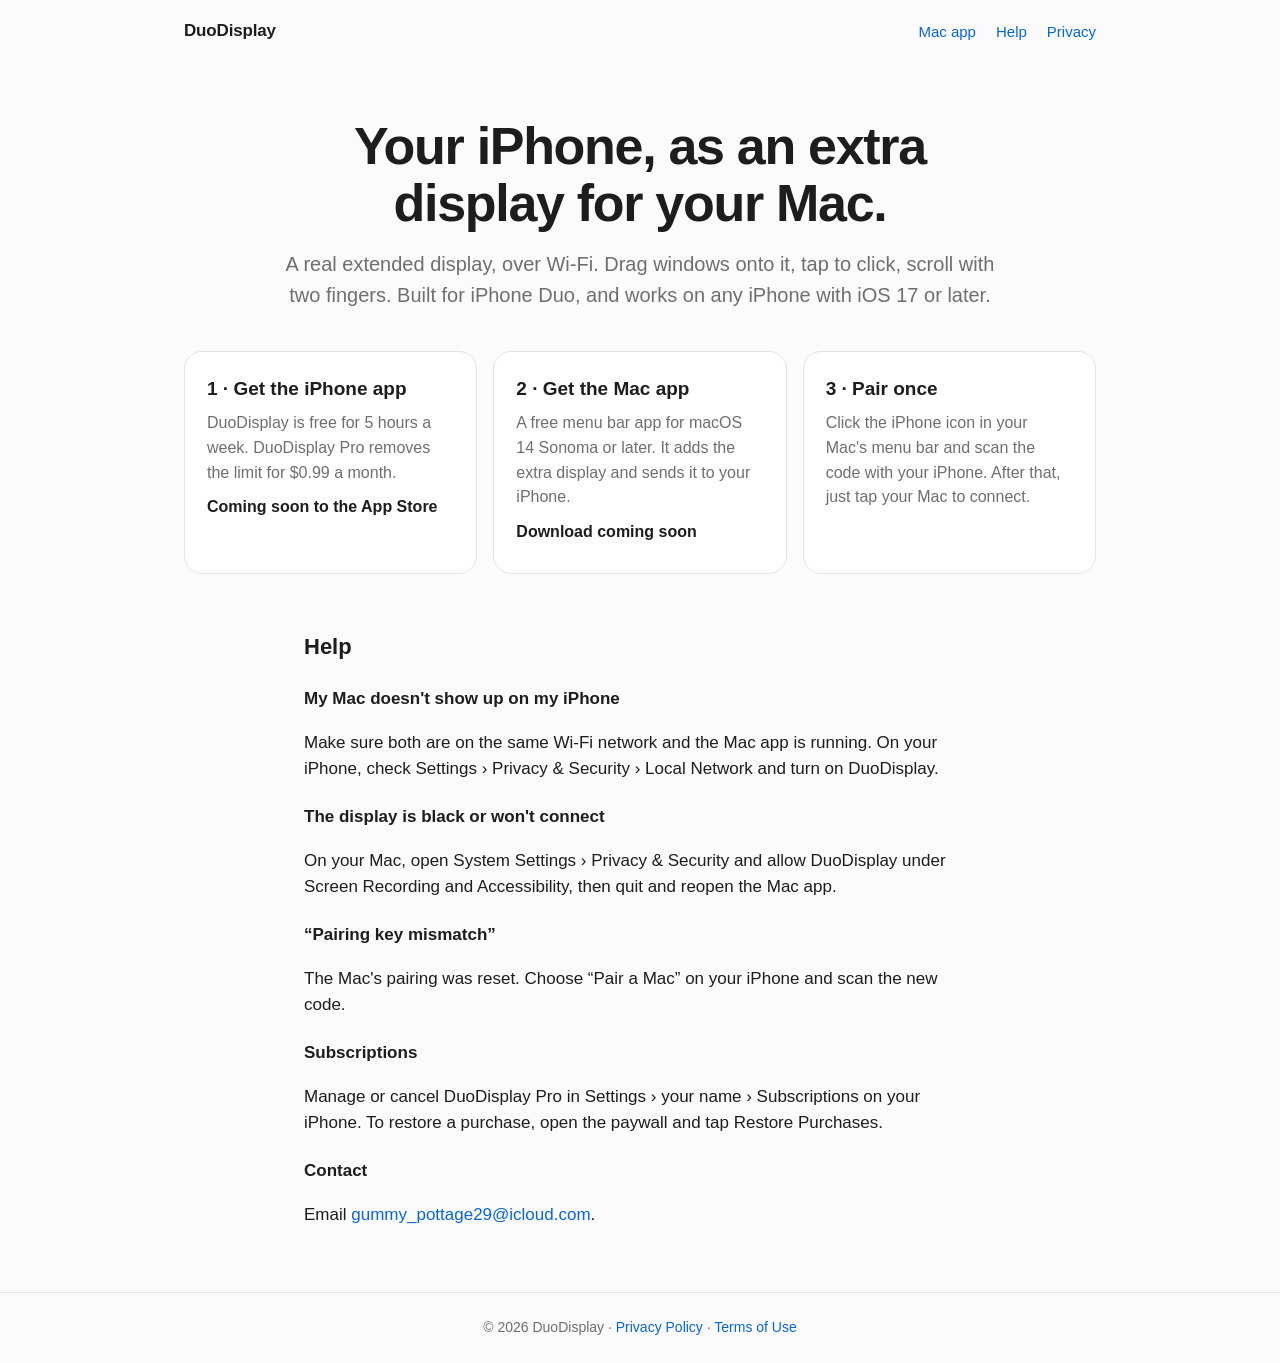
==== duodisplay/index.html @ ffa76799 "Add DuoDisplay website: home, help and privacy policy Co-Authored-By: Claude Opus 5.5 <noreply@anthr" ====
<!DOCTYPE html>
<html lang="en">
<head>
<meta charset="utf-8">
<meta name="viewport" content="width=device-width, initial-scale=1">
<title>DuoDisplay · Your iPhone as an extra Mac display</title>
<meta name="description" content="Use your iPhone as an extra display for your Mac, over Wi‑Fi. Built for iPhone Duo.">
<link rel="stylesheet" href="style.css">
</head>
<body>
<header class="bar"><span class="brand">DuoDisplay</span><nav><a href="#mac">Mac app</a><a href="#help">Help</a><a href="privacy/">Privacy</a></nav></header>
<main>
  <section class="hero">
    <h1>Your iPhone, as an extra display for your Mac.</h1>
    <p>A real extended display, over Wi‑Fi. Drag windows onto it, tap to click, scroll with two fingers. Built for iPhone Duo, and works on any iPhone with iOS 17 or later.</p>
  </section>

  <section class="cards">
    <div class="card">
      <h2>1 · Get the iPhone app</h2>
      <p>DuoDisplay is free for 5 hours a week. DuoDisplay Pro removes the limit for $0.99 a month.</p>
      <p class="soon">Coming soon to the App Store</p>
    </div>
    <div class="card" id="mac">
      <h2>2 · Get the Mac app</h2>
      <p>A free menu bar app for macOS 14 Sonoma or later. It adds the extra display and sends it to your iPhone.</p>
      <p class="soon" id="mac-download">Download coming soon</p>
    </div>
    <div class="card">
      <h2>3 · Pair once</h2>
      <p>Click the iPhone icon in your Mac's menu bar and scan the code with your iPhone. After that, just tap your Mac to connect.</p>
    </div>
  </section>

  <section class="doc" id="help">
    <h2>Help</h2>
    <h3>My Mac doesn't show up on my iPhone</h3>
    <p>Make sure both are on the same Wi‑Fi network and the Mac app is running. On your iPhone, check Settings › Privacy &amp; Security › Local Network and turn on DuoDisplay.</p>
    <h3>The display is black or won't connect</h3>
    <p>On your Mac, open System Settings › Privacy &amp; Security and allow DuoDisplay under Screen Recording and Accessibility, then quit and reopen the Mac app.</p>
    <h3>“Pairing key mismatch”</h3>
    <p>The Mac's pairing was reset. Choose “Pair a Mac” on your iPhone and scan the new code.</p>
    <h3>Subscriptions</h3>
    <p>Manage or cancel DuoDisplay Pro in Settings › your name › Subscriptions on your iPhone. To restore a purchase, open the paywall and tap Restore Purchases.</p>
    <h3>Contact</h3>
    <p>Email <a href="mailto:gummy_pottage29@icloud.com">gummy_pottage29@icloud.com</a>.</p>
  </section>
</main>
<footer class="foot">© 2026 DuoDisplay · <a href="privacy/">Privacy Policy</a> · <a href="https://www.apple.com/legal/internet-services/itunes/dev/stdeula/">Terms of Use</a></footer>
</body>
</html>
---- duodisplay/style.css ----
:root {
  --bg: #fbfbfd; --fg: #1d1d1f; --muted: #6e6e73; --line: #e3e3e8; --card: #fff; --accent: #0a66d8;
  color-scheme: light dark;
}
@media (prefers-color-scheme: dark) {
  :root { --bg: #111113; --fg: #f2f2f4; --muted: #a1a1a6; --line: #2a2a2e; --card: #1b1b1e; --accent: #4c9bff; }
}
* { box-sizing: border-box; }
body { margin: 0; background: var(--bg); color: var(--fg);
  font: 17px/1.55 -apple-system, BlinkMacSystemFont, "SF Pro Text", "Helvetica Neue", Arial, sans-serif; }
a { color: var(--accent); text-decoration: none; }
a:hover { text-decoration: underline; }
.bar { display: flex; align-items: center; justify-content: space-between; gap: 16px;
  max-width: 960px; margin: 0 auto; padding: 18px 24px; }
.brand { font-weight: 700; letter-spacing: -0.01em; color: var(--fg); }
.bar nav { display: flex; gap: 20px; font-size: 15px; }
.hero { max-width: 760px; margin: 56px auto 40px; padding: 0 24px; text-align: center; }
.hero h1 { font-size: clamp(32px, 6vw, 52px); line-height: 1.08; letter-spacing: -0.025em; margin: 0 0 18px; }
.hero p { font-size: 20px; color: var(--muted); margin: 0; }
.cards { display: grid; grid-template-columns: repeat(auto-fit, minmax(240px, 1fr)); gap: 16px;
  max-width: 960px; margin: 0 auto 56px; padding: 0 24px; }
.card { background: var(--card); border: 1px solid var(--line); border-radius: 18px; padding: 22px 22px 18px; }
.card h2 { font-size: 19px; margin: 0 0 8px; }
.card p { margin: 0 0 10px; color: var(--muted); font-size: 16px; }
.soon { font-weight: 600; color: var(--fg) !important; }
.doc { max-width: 720px; margin: 0 auto 64px; padding: 0 24px; }
.doc h1 { font-size: 38px; letter-spacing: -0.02em; margin: 24px 0 4px; }
.doc h2 { font-size: 22px; margin: 36px 0 8px; }
.doc h3 { font-size: 17px; margin: 22px 0 4px; }
.doc p, .doc li { color: var(--fg); }
.doc ul { padding-left: 20px; }
.doc li { margin: 8px 0; }
.meta { color: var(--muted); margin: 0 0 24px; }
.lede { font-size: 19px; }
.foot { border-top: 1px solid var(--line); color: var(--muted); font-size: 14px; text-align: center; padding: 24px; }
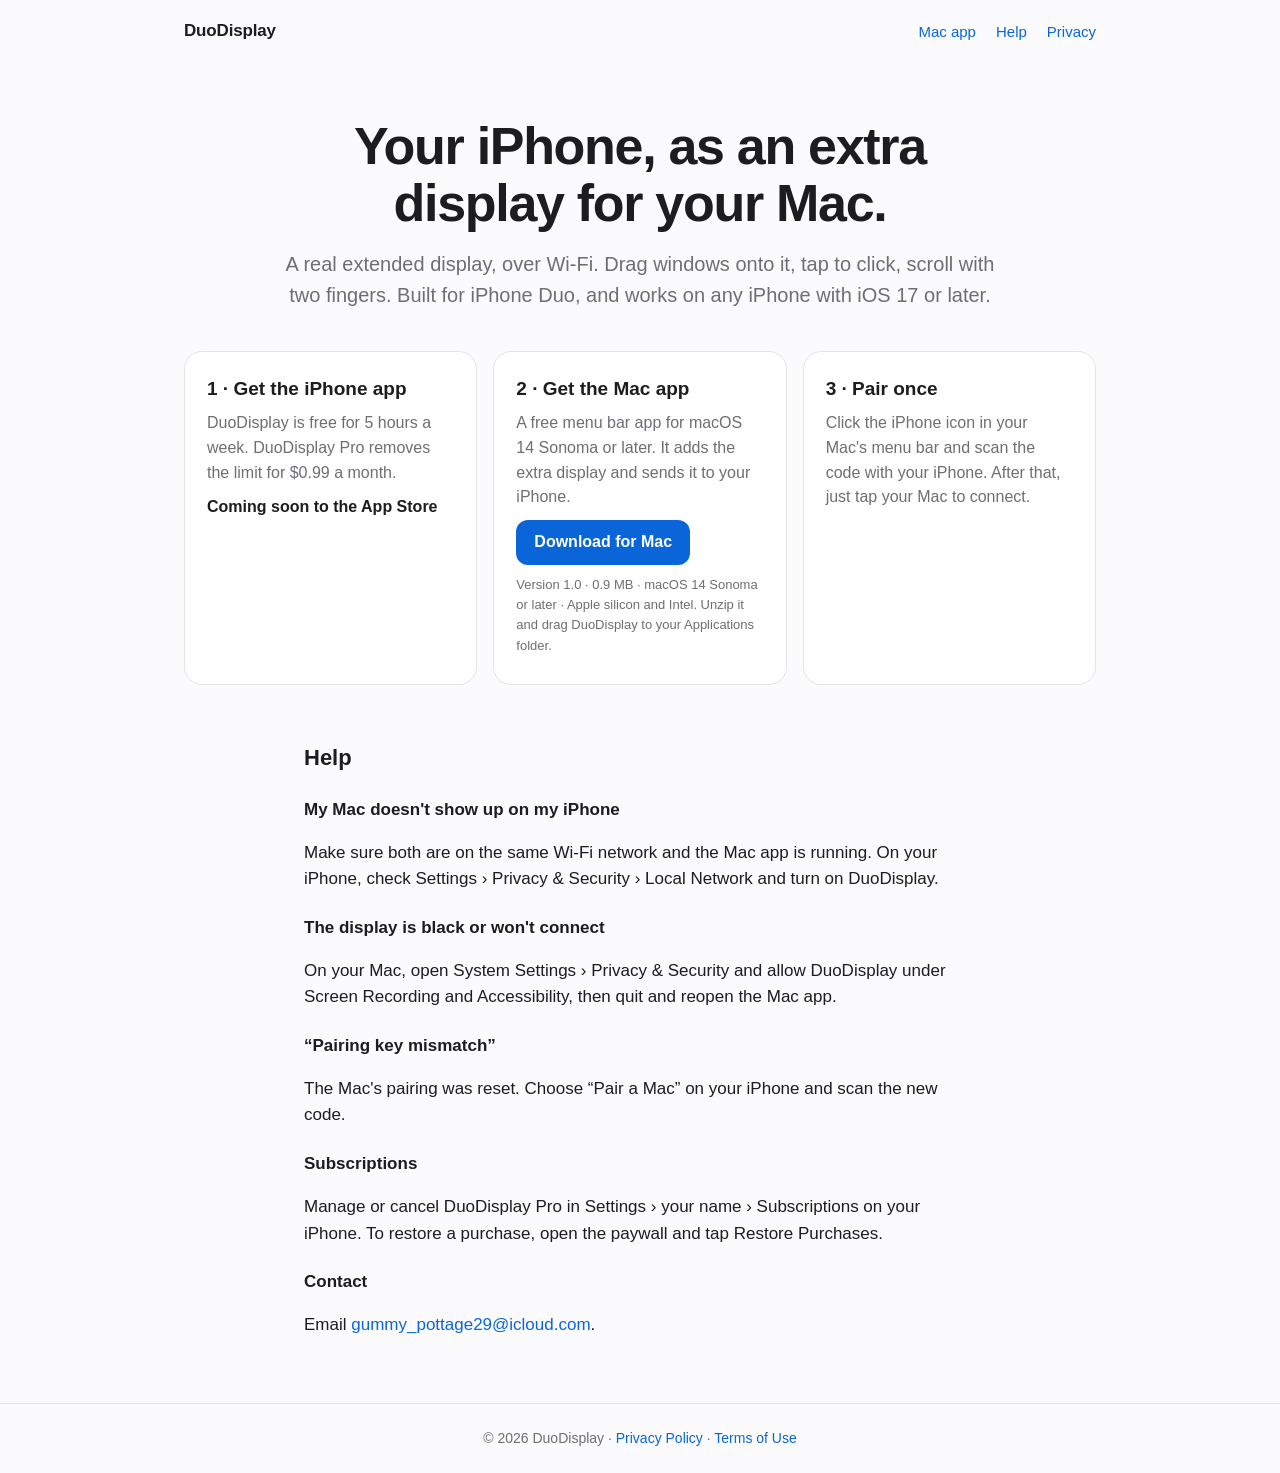
==== commit db6866a6: "Add DuoDisplay for Mac 1.0 download (Developer ID signed, notarized) Co-Authored-By: Claude Opus 5.5" ====
--- a/duodisplay/index.html
+++ b/duodisplay/index.html
@@ -24,7 +24,8 @@
     <div class="card" id="mac">
       <h2>2 · Get the Mac app</h2>
       <p>A free menu bar app for macOS 14 Sonoma or later. It adds the extra display and sends it to your iPhone.</p>
-      <p class="soon" id="mac-download">Download coming soon</p>
+      <p><a class="button" id="mac-download" href="download/DuoDisplay-mac.zip" download>Download for Mac</a></p>
+      <p class="fine">Version 1.0 · 0.9 MB · macOS 14 Sonoma or later · Apple silicon and Intel. Unzip it and drag DuoDisplay to your Applications folder.</p>
     </div>
     <div class="card">
       <h2>3 · Pair once</h2>
--- a/duodisplay/style.css
+++ b/duodisplay/style.css
@@ -33,3 +33,7 @@
 .meta { color: var(--muted); margin: 0 0 24px; }
 .lede { font-size: 19px; }
 .foot { border-top: 1px solid var(--line); color: var(--muted); font-size: 14px; text-align: center; padding: 24px; }
+.button { display: inline-block; background: var(--accent); color: #fff; font-weight: 600; font-size: 16px;
+  padding: 10px 18px; border-radius: 12px; }
+.button:hover { text-decoration: none; opacity: 0.9; }
+.fine { font-size: 13px !important; }
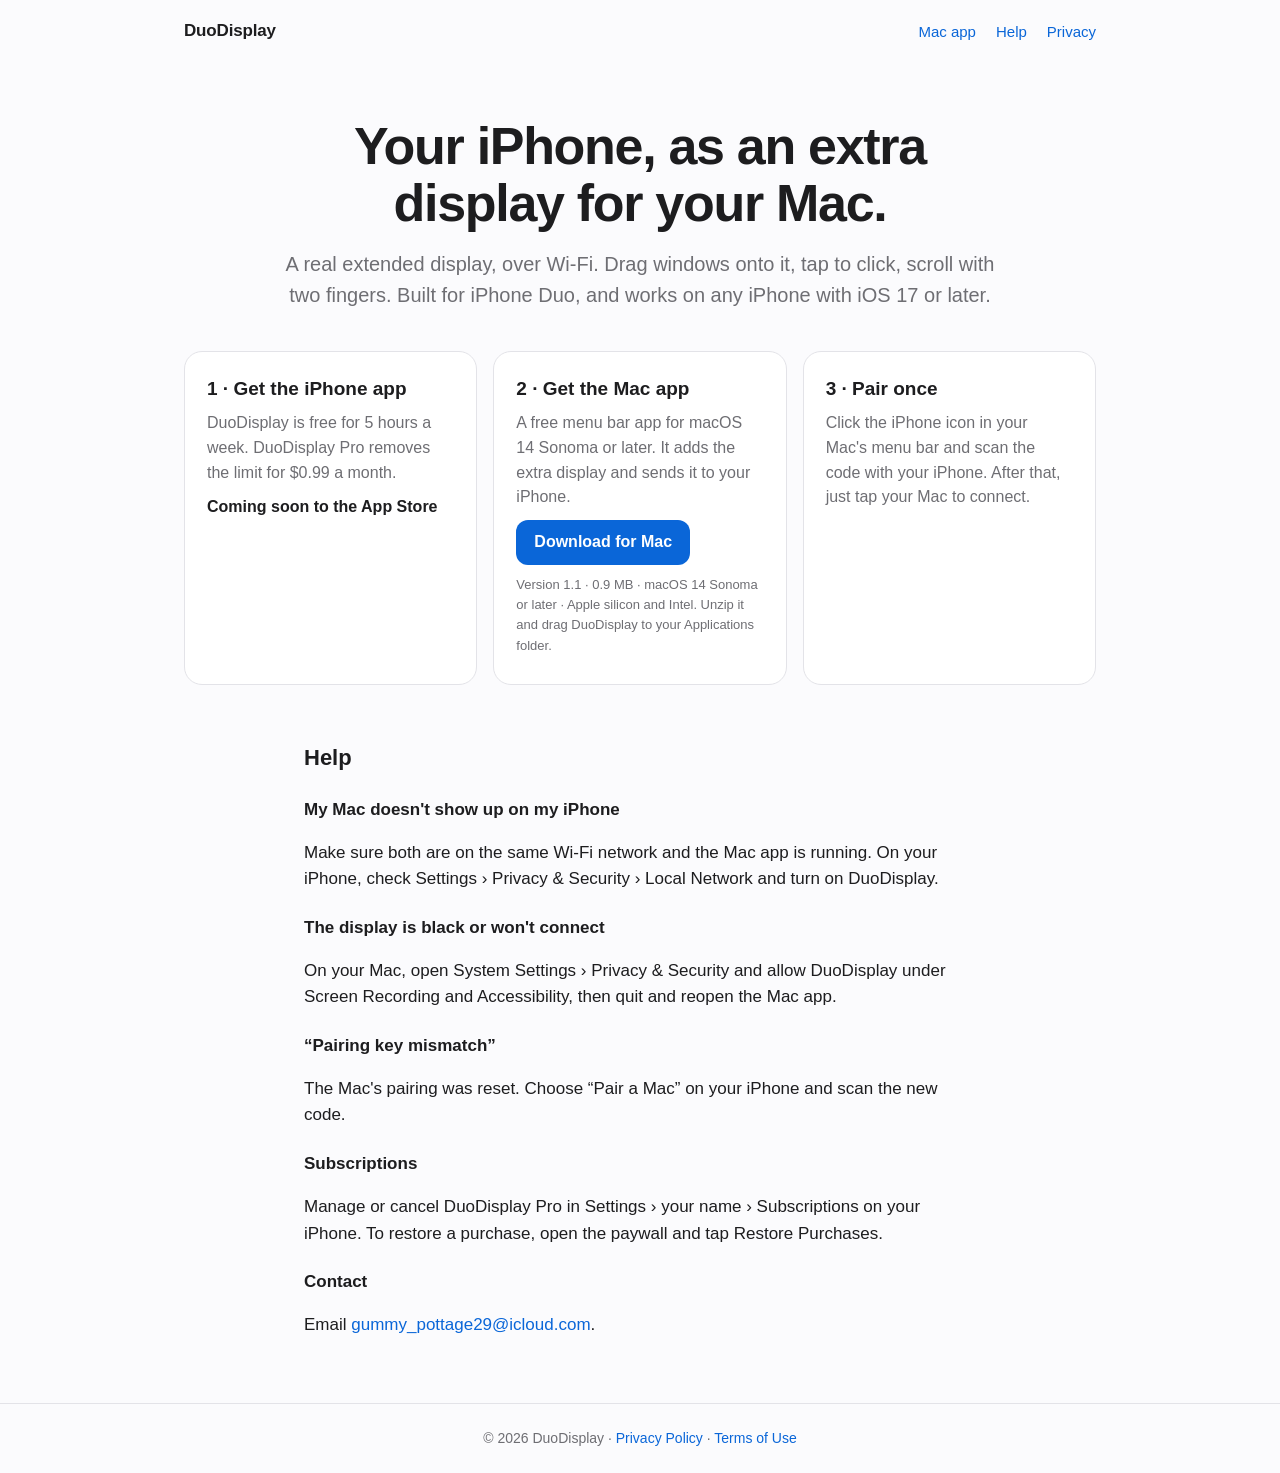
==== commit 8e82ed63: "DuoDisplay for Mac 1.1: Use as Only Display support (notarized) Co-Authored-By: Claude Opus 5.5 <nor" ====
--- a/duodisplay/index.html
+++ b/duodisplay/index.html
@@ -25,7 +25,7 @@
       <h2>2 · Get the Mac app</h2>
       <p>A free menu bar app for macOS 14 Sonoma or later. It adds the extra display and sends it to your iPhone.</p>
       <p><a class="button" id="mac-download" href="download/DuoDisplay-mac.zip" download>Download for Mac</a></p>
-      <p class="fine">Version 1.0 · 0.9 MB · macOS 14 Sonoma or later · Apple silicon and Intel. Unzip it and drag DuoDisplay to your Applications folder.</p>
+      <p class="fine">Version 1.1 · 0.9 MB · macOS 14 Sonoma or later · Apple silicon and Intel. Unzip it and drag DuoDisplay to your Applications folder.</p>
     </div>
     <div class="card">
       <h2>3 · Pair once</h2>
